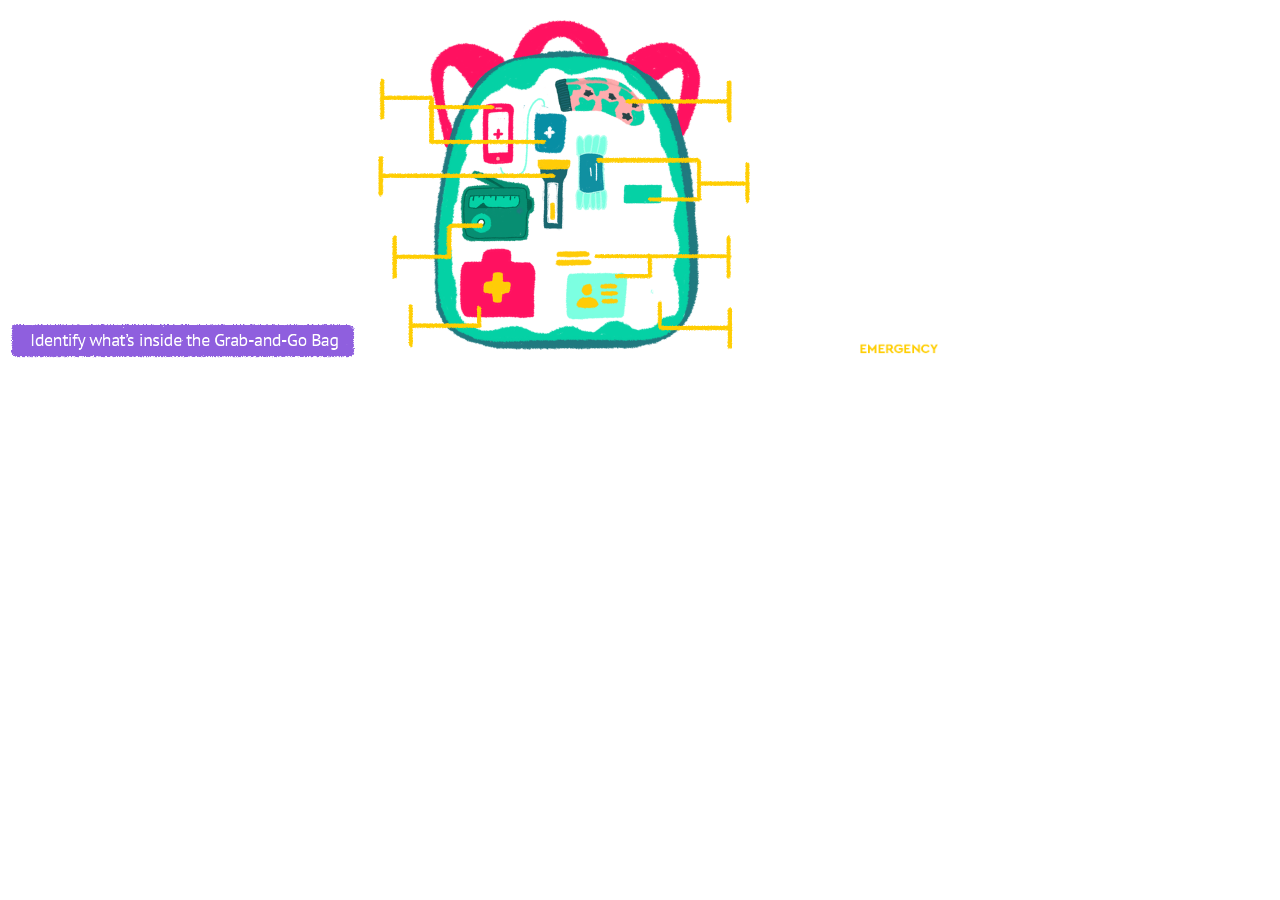
==== wrapup8-index.html @ 100ec520 "Add files via upload" ====
<html lang="en">

<head>
  <meta charset="UTF-8">
  <meta name="viewport" content="width=device-width, initial-scale=1.0">
  <title>Portal 6 Wrap Up</title>
  <link href="wrapup8-styles.css" rel="stylesheet">
  <script defer src="grabbag-script.js"></script>
</head>
  
<body>
  <div class="container">
      <div class="blanks"></div>
      <div class="assets">
          <img src="instructions.png" alt='Instructions' id="instructions" class='instructions' height='39' width='350'>
          <img src='bag.png' alt='Grab and Grab' id='bag' class='bag' height="352x" width="400px">
          <img src='secret-code.png' alt='Secret Code' id='secret code' class='secret-code hide' height='24' width='180'>
    </div>
  </div>
</body>
  
</html>
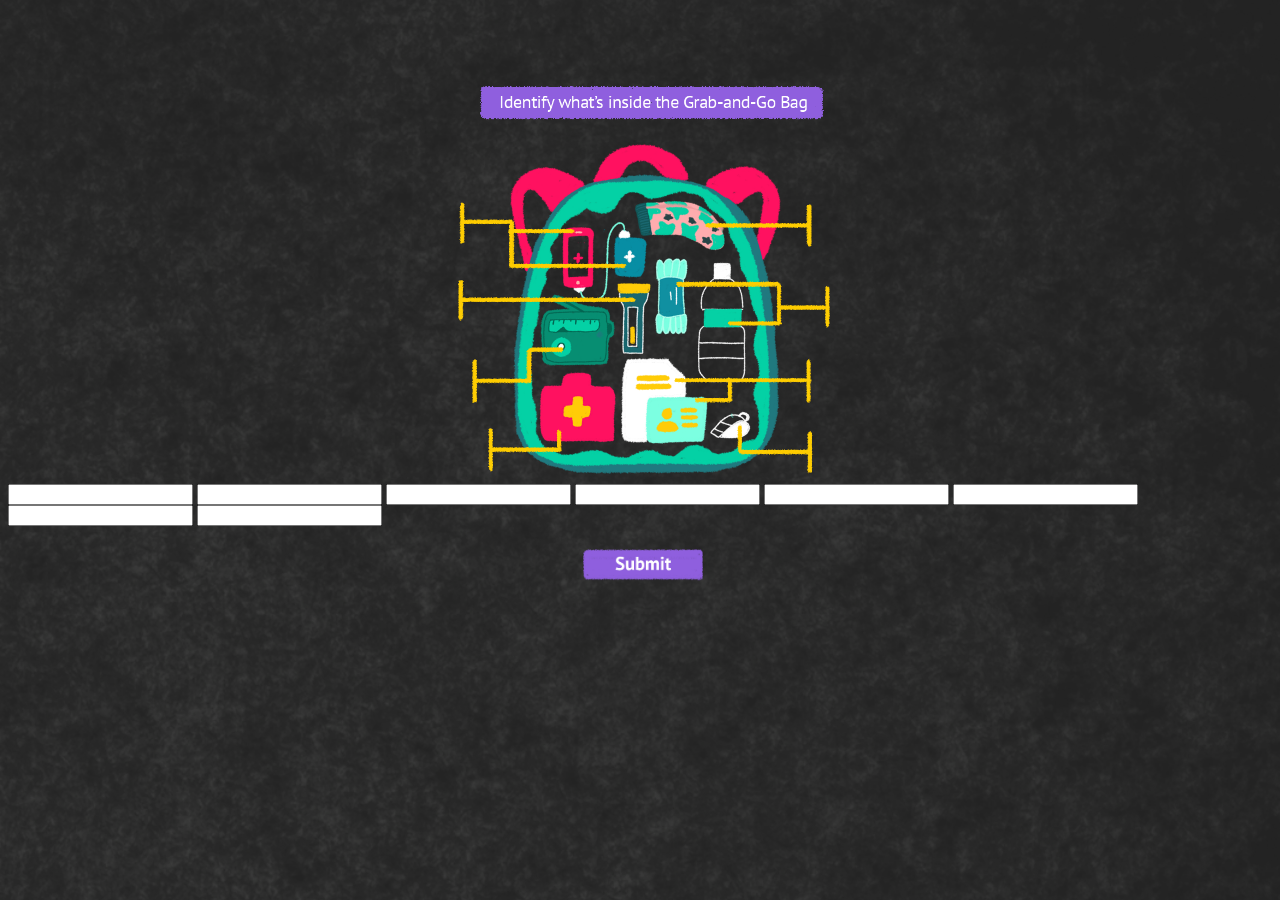
==== commit c9a89e50: "Add files via upload" ====
--- a/wrapup8-index.html
+++ b/wrapup8-index.html
@@ -3,7 +3,7 @@
 <head>
   <meta charset="UTF-8">
   <meta name="viewport" content="width=device-width, initial-scale=1.0">
-  <title>Portal 6 Wrap Up</title>
+  <title>Portal 8 Wrap Up</title>
   <link href="wrapup8-styles.css" rel="stylesheet">
   <script defer src="grabbag-script.js"></script>
 </head>
@@ -11,11 +11,25 @@
 <body>
   <div class="container">
       <div class="blanks"></div>
-      <div class="assets">
+      <div class="top assets">
           <img src="instructions.png" alt='Instructions' id="instructions" class='instructions' height='39' width='350'>
           <img src='bag.png' alt='Grab and Grab' id='bag' class='bag' height="352x" width="400px">
-          <img src='secret-code.png' alt='Secret Code' id='secret code' class='secret-code hide' height='24' width='180'>
-    </div>
+        </div>
+      <div class="blanks">
+        <input type="text" class="blank_1" id="input1">
+        <input type="text" class="blank_2" id="input2">
+        <input type="text" class="blank_3" id="input3">
+        <input type="text" class="blank_4" id="input4">
+        <input type="text" class="blank_5" id="input5">
+        <input type="text" class="blank_6" id="input6">
+        <input type="text" class="blank_7" id="input7">
+        <input type="text" class="blank_8" id="input8">
+      </div>
+      <div class="bottom">
+        <img src='secret-code.png' alt='Secret Code' id='secret-code' class='secret-code hide' height='24' width='180'>
+      </br>
+        <input type="image" src="submit-button.png" name="submit-btn" id="submit-btn" class="submit-btn" onclick="submit001()">
+      </div>
   </div>
 </body>
   
--- a/wrapup8-styles.css
+++ b/wrapup8-styles.css
@@ -0,0 +1,48 @@
+body{
+    background-image: url(CHARCOAL\ OVERLAY.png);
+    background-size: 1300px;
+    background-color: #232323
+}
+
+.assets{
+    position: center;
+    justify-content: center;
+    border:none;
+    width: 700px;
+    padding-left: 280px;
+    padding-top: 75px;
+    z-index: 1
+}
+
+.instructions{
+    position: relative;
+    padding-left: 27%;
+}
+
+.secret-code{
+    position: relative;
+    padding-left: 38%;
+    margin-top: 10px;
+    margin-left: 70px;
+}
+
+.bag{
+    position: relative;
+    margin-left: 22%;
+    margin-top: 10px;
+}
+
+.blank{
+    z-index: 2;
+}
+
+.submit-btn{
+    height: 32px;
+    width: 120px;
+    margin-left: 575px;
+    margin-top: 5px;
+}
+
+.hide{
+    display: none;
+}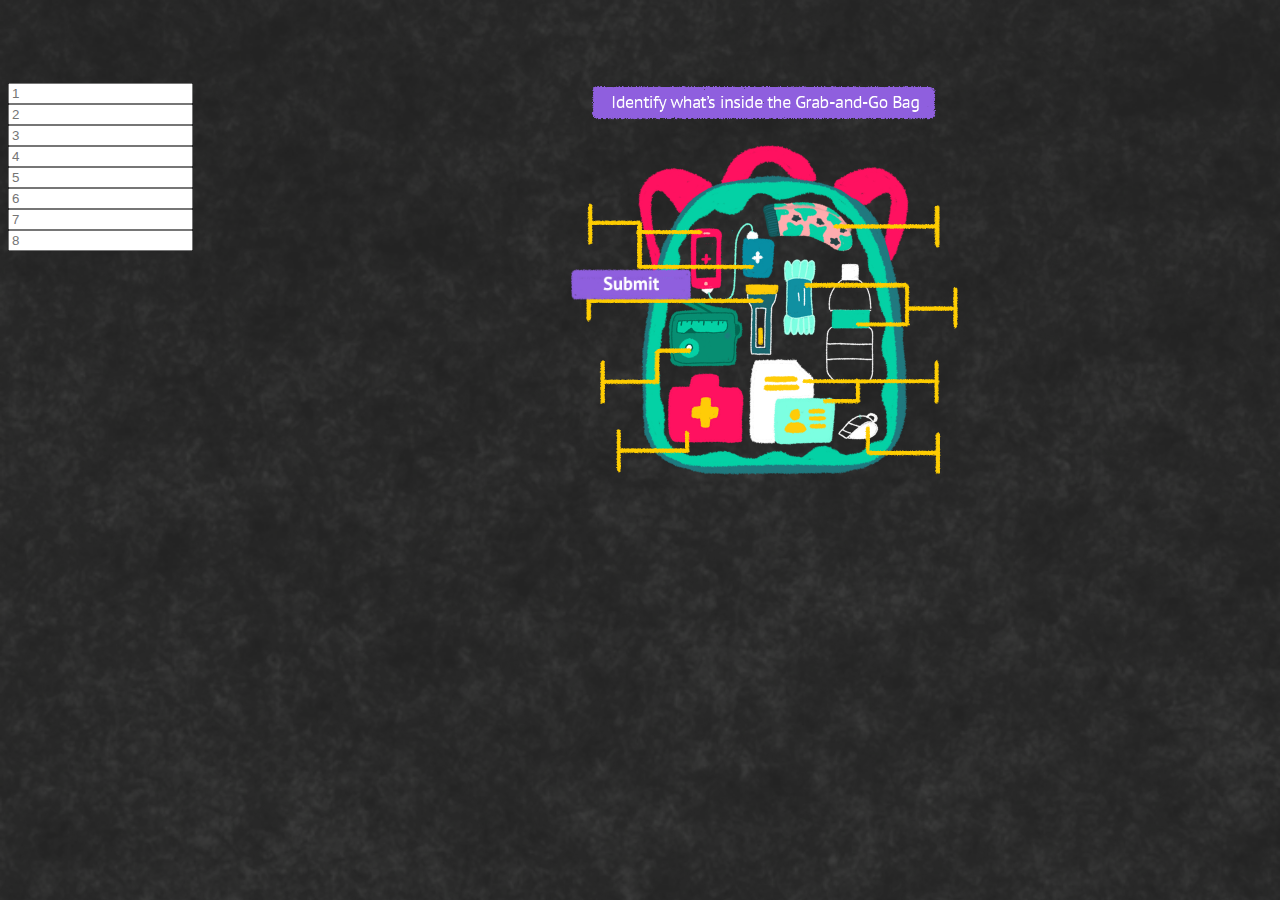
==== commit aad0659f: "Add files via upload" ====
--- a/wrapup8-index.html
+++ b/wrapup8-index.html
@@ -5,7 +5,7 @@
   <meta name="viewport" content="width=device-width, initial-scale=1.0">
   <title>Portal 8 Wrap Up</title>
   <link href="wrapup8-styles.css" rel="stylesheet">
-  <script defer src="grabbag-script.js"></script>
+  <script defer src="wrapup8-script.js"></script>
 </head>
   
 <body>
@@ -16,21 +16,32 @@
           <img src='bag.png' alt='Grab and Grab' id='bag' class='bag' height="352x" width="400px">
         </div>
       <div class="blanks">
-        <input type="text" class="blank_1" id="input1">
-        <input type="text" class="blank_2" id="input2">
-        <input type="text" class="blank_3" id="input3">
-        <input type="text" class="blank_4" id="input4">
-        <input type="text" class="blank_5" id="input5">
-        <input type="text" class="blank_6" id="input6">
-        <input type="text" class="blank_7" id="input7">
-        <input type="text" class="blank_8" id="input8">
+        <input type="text" class="blank_item blank_1" id="input1" placeholder="1"> </br>
+        <input type="text" class="blank_item blank_2" id="input2" placeholder="2"> </br>
+        <input type="text" class="blank_item blank_3" id="input3" placeholder="3"> </br>
+        <input type="text" class="blank_item blank_4" id="input4" placeholder="4"> </br>
+        <input type="text" class="blank_item blank_5" id="input5" placeholder="5"> </br>
+        <input type="text" class="blank_item blank_6" id="input6" placeholder="6"> </br>
+        <input type="text" class="blank_item blank_7" id="input7" placeholder="7"> </br>
+        <input type="text" class="blank_item blank_8" id="input8" placeholder="8"> </br>
       </div>
       <div class="bottom">
         <img src='secret-code.png' alt='Secret Code' id='secret-code' class='secret-code hide' height='24' width='180'>
       </br>
-        <input type="image" src="submit-button.png" name="submit-btn" id="submit-btn" class="submit-btn" onclick="submit001()">
+        <input type="image" src="submit-button.png" name="submit-btn" id="submit-btn" class="submit-btn" onclick="validateAnswer()">
       </div>
   </div>
+
+<!-- removed checkbox
+<input type="checkbox" name="checkvaliditems" id="checkvaliditems" onclick="validateAnswer()"/>
+-->
+
+<!-- TEST ELEMENT-->
+<h1 id="test"></h1>
+
+<!-- outputs if CORRECT or WRONG -->
+<br>
+<h1 id = "output"></h1>
 </body>
   
 </html>--- a/wrapup8-styles.css
+++ b/wrapup8-styles.css
@@ -1,7 +1,10 @@
 body{
     background-image: url(CHARCOAL\ OVERLAY.png);
-    background-size: 1300px;
-    background-color: #232323
+    background-size: 1920px;
+    background-color: #232323;
+    justify-content: center;
+    width: auto;
+    height: auto;
 }
 
 .assets{
@@ -11,38 +14,34 @@
     width: 700px;
     padding-left: 280px;
     padding-top: 75px;
-    z-index: 1
+    z-index: 2
 }
 
 .instructions{
-    position: relative;
-    padding-left: 27%;
-}
-
-.secret-code{
-    position: relative;
-    padding-left: 38%;
-    margin-top: 10px;
-    margin-left: 70px;
+    position: fixed;
+    margin-left: 23.5%
 }
 
 .bag{
-    position: relative;
+    position: fixed;
     margin-left: 22%;
-    margin-top: 10px;
-}
-
-.blank{
-    z-index: 2;
+    margin-top: 50px;
 }
 
 .submit-btn{
     height: 32px;
     width: 120px;
-    margin-left: 575px;
-    margin-top: 5px;
+    margin-left: 44%;
+    position: fixed;
 }
 
 .hide{
     display: none;
-}+}
+
+h1 {
+    font-size: 45px;
+    color: white;
+}
+
+
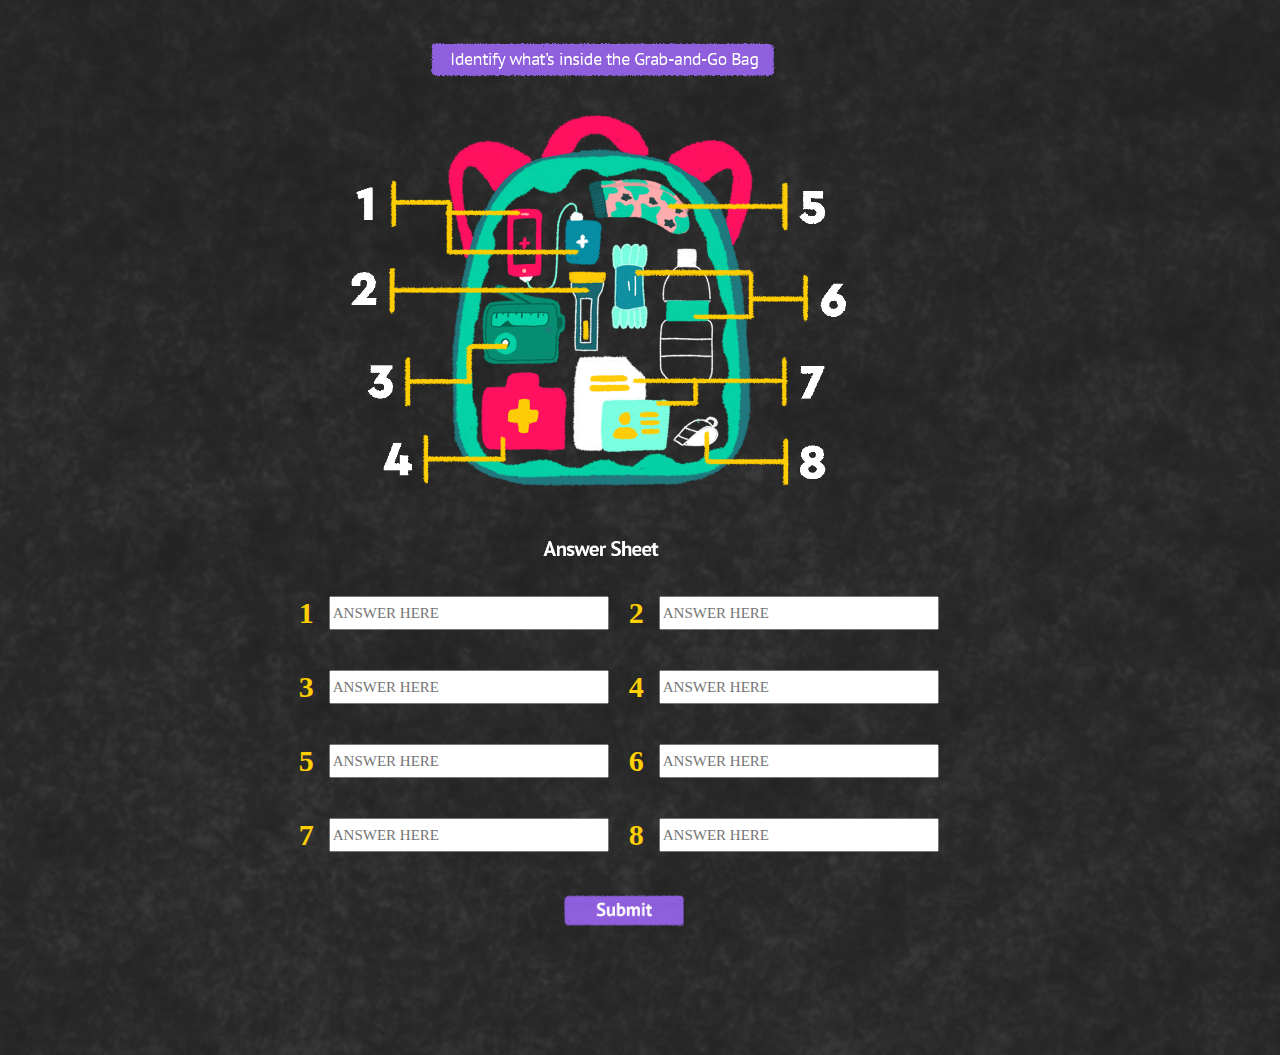
==== commit 5aae3833: "Add files via upload" ====
--- a/wrapup8-index.html
+++ b/wrapup8-index.html
@@ -16,14 +16,14 @@
           <img src='bag.png' alt='Grab and Grab' id='bag' class='bag' height="352x" width="400px">
         </div>
       <div class="blanks">
-        <input type="text" class="blank_item blank_1" id="input1" placeholder="1"> </br>
-        <input type="text" class="blank_item blank_2" id="input2" placeholder="2"> </br>
-        <input type="text" class="blank_item blank_3" id="input3" placeholder="3"> </br>
-        <input type="text" class="blank_item blank_4" id="input4" placeholder="4"> </br>
-        <input type="text" class="blank_item blank_5" id="input5" placeholder="5"> </br>
-        <input type="text" class="blank_item blank_6" id="input6" placeholder="6"> </br>
-        <input type="text" class="blank_item blank_7" id="input7" placeholder="7"> </br>
-        <input type="text" class="blank_item blank_8" id="input8" placeholder="8"> </br>
+        <text class="blank_number">1  </text><input type="text" class="blank_item blank_1" id="input1" placeholder="Answer Here">
+        <text class="blank_number">2  </text><input type="text" class="blank_item blank_2" id="input2" placeholder="Answer Here"> 
+        <text class="blank_number">3  </text><input type="text" class="blank_item blank_3" id="input3" placeholder="Answer Here"> 
+        <text class="blank_number">4 </text><input type="text" class="blank_item blank_4" id="input4" placeholder="Answer Here"> 
+        <text class="blank_number">5  </text><input type="text" class="blank_item blank_5" id="input5" placeholder="Answer Here"> 
+        <text class="blank_number">6  </text><input type="text" class="blank_item blank_6" id="input6" placeholder="Answer Here"> 
+        <text class="blank_number">7  </text><input type="text" class="blank_item blank_7" id="input7" placeholder="Answer Here"> 
+        <text class="blank_number">8  </text><input type="text" class="blank_item blank_8" id="input8" placeholder="Answer Here"> 
       </div>
       <div class="bottom">
         <img src='secret-code.png' alt='Secret Code' id='secret-code' class='secret-code hide' height='24' width='180'>
--- a/wrapup8-styles.css
+++ b/wrapup8-styles.css
@@ -2,37 +2,34 @@
     background-image: url(CHARCOAL\ OVERLAY.png);
     background-size: 1920px;
     background-color: #232323;
-    justify-content: center;
+    background-repeat: no-repeat;
     width: auto;
-    height: auto;
 }
 
 .assets{
-    position: center;
-    justify-content: center;
     border:none;
     width: 700px;
-    padding-left: 280px;
-    padding-top: 75px;
     z-index: 2
 }
 
 .instructions{
-    position: fixed;
-    margin-left: 23.5%
+    margin-left: 60%;
+    margin-bottom: 10px;
 }
 
 .bag{
-    position: fixed;
-    margin-left: 22%;
-    margin-top: 50px;
+    margin-left: 49%;
+    margin-top: 25px;
+    width: 495;
+    height: 442;
 }
 
 .submit-btn{
     height: 32px;
     width: 120px;
     margin-left: 44%;
-    position: fixed;
+    margin-bottom: 50px;
+    margin-top: 25px;
 }
 
 .hide{
@@ -44,4 +41,28 @@
     color: white;
 }
 
+.blanks{
+    display: grid;
+    grid-template-columns: 10px 280px 10px 280px;
+    grid-row-gap: 40px;
+    grid-column-gap: 20px;
+    margin-top: 40px;
+    z-index: 3;
+    margin-left: 23%;
+}
 
+.blank_item{
+    color: #000000;
+    font-family: PT Sans;
+    font-size: 15px;
+    text-transform: uppercase;
+}
+
+.blank_number{
+    color: #ffce03;
+    font-size: 30px;
+    font-family: Cera Pro;
+    font-weight: bold;
+}
+
+
